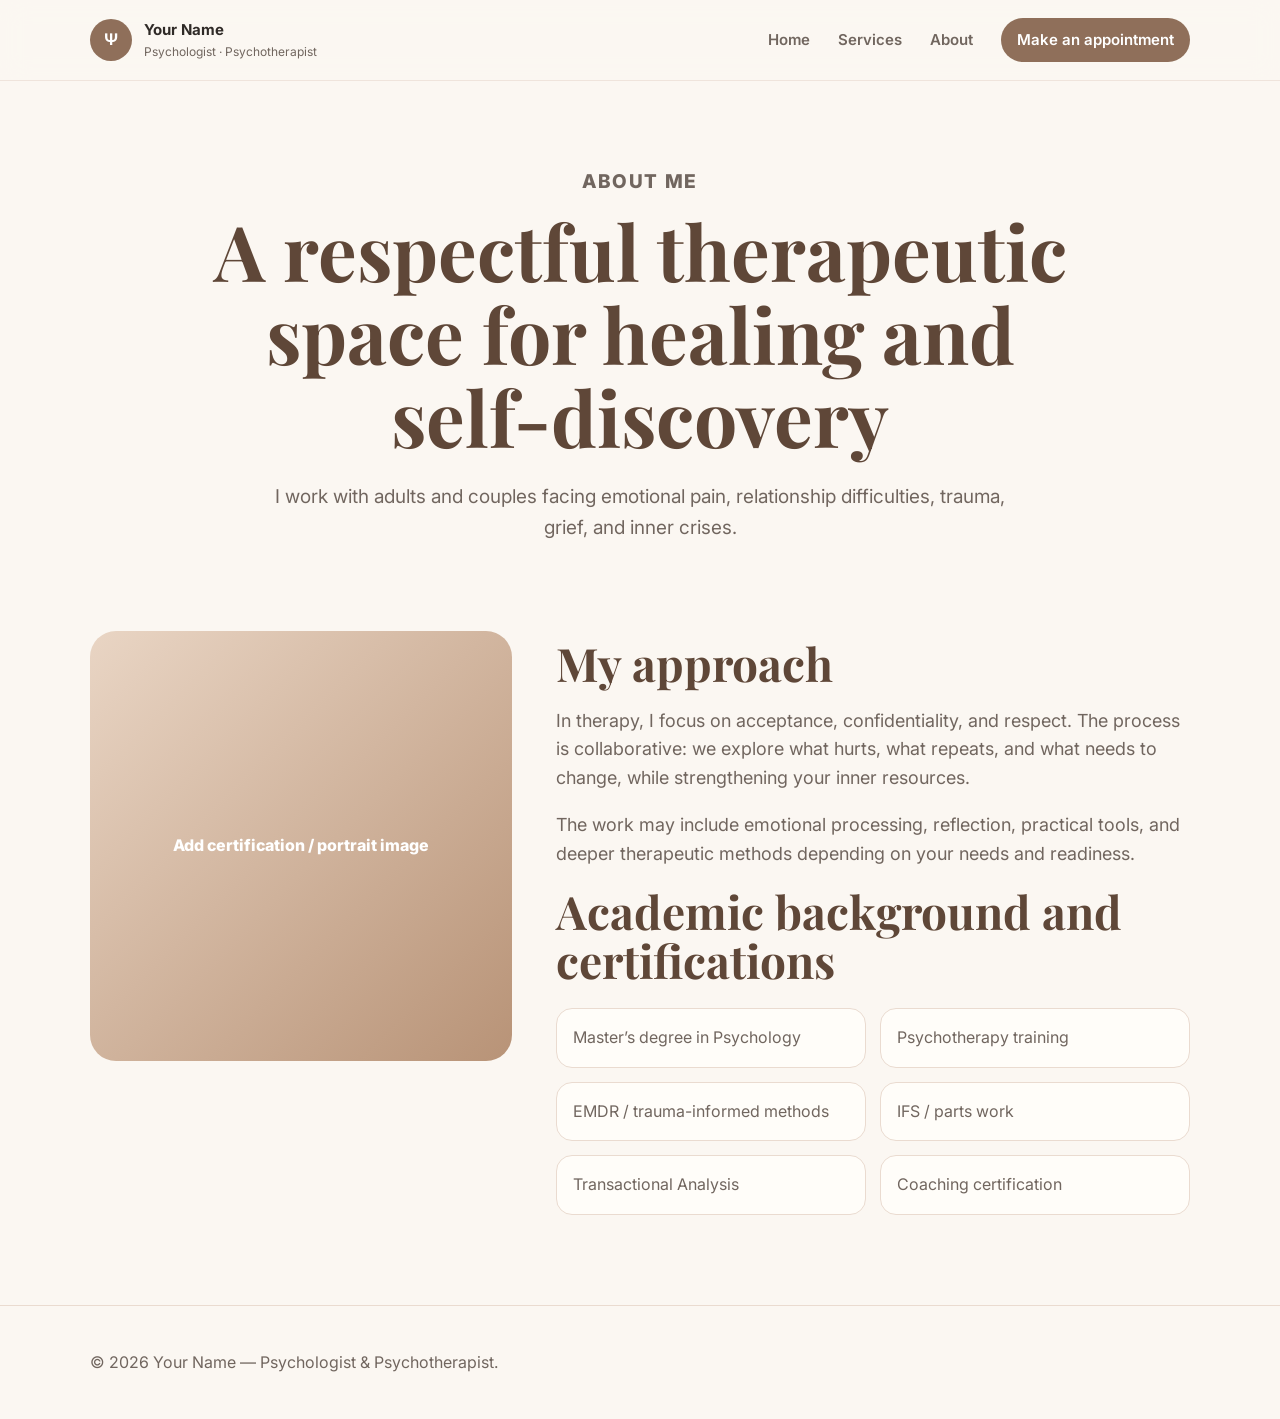
==== about.html @ 7d721c9b "Add about page" ====
<!DOCTYPE html>
<html lang="en">
<head>
  <meta charset="UTF-8" />
  <meta name="viewport" content="width=device-width, initial-scale=1.0" />
  <title>About | Psychologist & Psychotherapist</title>
  <meta name="description" content="About the psychologist, education, certifications, therapeutic approach, and values." />
  <link rel="preconnect" href="https://fonts.googleapis.com">
  <link rel="preconnect" href="https://fonts.gstatic.com" crossorigin>
  <link href="https://fonts.googleapis.com/css2?family=Playfair+Display:wght@500;600;700&family=Inter:wght@400;500;600;700&display=swap" rel="stylesheet">
  <link rel="stylesheet" href="style.css" />
</head>
<body>
  <header class="site-header">
    <a class="brand" href="index.html"><span class="brand-mark">Ψ</span><span><strong>Your Name</strong><small>Psychologist · Psychotherapist</small></span></a>
    <button class="nav-toggle" aria-label="Open menu">☰</button>
    <nav class="nav"><a href="index.html">Home</a><a href="services.html">Services</a><a href="about.html">About</a><a class="nav-cta" href="index.html#contact">Make an appointment</a></nav>
  </header>

  <main>
    <section class="page-hero compact">
      <p class="eyebrow">About me</p>
      <h1>A respectful therapeutic space for healing and self-discovery</h1>
      <p>I work with adults and couples facing emotional pain, relationship difficulties, trauma, grief, and inner crises.</p>
    </section>

    <section class="about-layout">
      <div class="portrait-large">Add certification / portrait image</div>
      <div>
        <h2>My approach</h2>
        <p>In therapy, I focus on acceptance, confidentiality, and respect. The process is collaborative: we explore what hurts, what repeats, and what needs to change, while strengthening your inner resources.</p>
        <p>The work may include emotional processing, reflection, practical tools, and deeper therapeutic methods depending on your needs and readiness.</p>
        <h2>Academic background and certifications</h2>
        <div class="cert-grid">
          <span>Master’s degree in Psychology</span>
          <span>Psychotherapy training</span>
          <span>EMDR / trauma-informed methods</span>
          <span>IFS / parts work</span>
          <span>Transactional Analysis</span>
          <span>Coaching certification</span>
        </div>
      </div>
    </section>
  </main>

  <footer class="footer"><p>© <span id="year"></span> Your Name — Psychologist & Psychotherapist.</p></footer>
  <script src="script.js"></script>
</body>
</html>
---- style.css ----
:root {
  --bg: #fbf7f2;
  --paper: #fffdf9;
  --text: #2f2a27;
  --muted: #71665f;
  --brand: #8f6f5a;
  --brand-dark: #5f4738;
  --accent: #d9bfa8;
  --soft: #f1e6dc;
  --line: #eadbd0;
  --shadow: 0 24px 70px rgba(70, 47, 31, .13);
}
* { box-sizing: border-box; }
body {
  margin: 0;
  font-family: Inter, system-ui, -apple-system, BlinkMacSystemFont, "Segoe UI", sans-serif;
  background: var(--bg);
  color: var(--text);
  line-height: 1.6;
}
a { color: inherit; text-decoration: none; }
.site-header {
  position: sticky;
  top: 0;
  z-index: 20;
  display: flex;
  align-items: center;
  justify-content: space-between;
  padding: 18px 7vw;
  background: rgba(251, 247, 242, .88);
  backdrop-filter: blur(14px);
  border-bottom: 1px solid rgba(234, 219, 208, .65);
}
.brand { display: flex; align-items: center; gap: 12px; }
.brand-mark {
  width: 42px; height: 42px; border-radius: 50%;
  display: grid; place-items: center;
  background: var(--brand); color: white; font-weight: 700;
}
.brand strong { display: block; font-size: 15px; }
.brand small { display: block; color: var(--muted); font-size: 12px; }
.nav { display: flex; align-items: center; gap: 28px; font-size: 15px; }
.nav a { color: var(--muted); font-weight: 600; }
.nav a:hover { color: var(--brand-dark); }
.nav-cta { color: white !important; background: var(--brand); padding: 10px 16px; border-radius: 999px; }
.nav-toggle { display: none; background: none; border: 0; font-size: 26px; }
.hero {
  display: grid; grid-template-columns: 1.15fr .85fr; gap: 56px;
  align-items: center; padding: 92px 7vw 72px;
}
.eyebrow { color: var(--brand); font-weight: 800; letter-spacing: .08em; text-transform: uppercase; font-size: 12px; }
h1, h2, h3 { font-family: "Playfair Display", Georgia, serif; line-height: 1.08; color: var(--brand-dark); }
h1 { font-size: clamp(44px, 6vw, 78px); margin: 12px 0 24px; }
h2 { font-size: clamp(30px, 4vw, 46px); margin: 8px 0 18px; }
h3 { font-size: 24px; margin: 12px 0; }
.lead { font-size: 19px; color: var(--muted); max-width: 680px; }
.hero-actions, .contact-actions { display: flex; gap: 14px; flex-wrap: wrap; margin-top: 30px; }
.button { display: inline-flex; align-items: center; justify-content: center; border-radius: 999px; padding: 13px 22px; font-weight: 800; border: 1px solid transparent; }
.primary { background: var(--brand); color: white; }
.secondary { background: var(--brand-dark); color: white; }
.ghost { border-color: var(--line); background: rgba(255,255,255,.45); color: var(--brand-dark); }
.language-note { margin-top: 24px; color: var(--muted); }
.hero-card { background: var(--paper); padding: 20px; border-radius: 34px; box-shadow: var(--shadow); }
.photo-placeholder, .portrait-large {
  min-height: 430px; border-radius: 26px;
  background: linear-gradient(135deg, #e9d5c4, #b89377);
  color: white; display: grid; place-items: center; text-align: center; padding: 22px; font-weight: 800;
}
.card-note { display: grid; gap: 4px; margin-top: 18px; color: var(--muted); }
.card-note strong { color: var(--brand-dark); }
.section-grid { display: grid; grid-template-columns: .85fr 1.15fr; gap: 56px; padding: 82px 7vw; }
.section-grid p { font-size: 18px; color: var(--muted); }
.text-link { color: var(--brand); font-weight: 800; }
.services-preview { padding: 82px 7vw; background: var(--paper); }
.center { text-align: center; }
.cards { display: grid; gap: 22px; margin-top: 38px; }
.four { grid-template-columns: repeat(4, 1fr); }
.service-card { background: var(--bg); border: 1px solid var(--line); padding: 28px; border-radius: 28px; min-height: 240px; }
.service-card p, .muted { color: var(--muted); }
.icon { font-size: 30px; }
.spacing-top { margin-top: 32px; }
.soft { background: var(--soft); }
.price-list { background: var(--paper); border-radius: 28px; padding: 28px; box-shadow: var(--shadow); }
.price-item { display: flex; justify-content: space-between; gap: 20px; padding: 18px 0; border-bottom: 1px solid var(--line); font-size: 18px; }
.price-item strong { color: var(--brand-dark); }
.contact { display: grid; grid-template-columns: 1fr .8fr; gap: 28px; padding: 82px 7vw; }
.contact-card, .contact-details { background: var(--paper); border: 1px solid var(--line); border-radius: 30px; padding: 34px; }
.contact-details p { color: var(--muted); }
.footer { padding: 28px 7vw; color: var(--muted); border-top: 1px solid var(--line); }
.page-hero { padding: 86px 7vw 48px; text-align: center; }
.page-hero.compact h1 { max-width: 920px; margin-left: auto; margin-right: auto; }
.page-hero p { max-width: 760px; margin: 0 auto; color: var(--muted); font-size: 19px; }
.service-list { padding: 30px 7vw 90px; display: grid; gap: 24px; }
.service-list article { background: var(--paper); padding: 34px; border: 1px solid var(--line); border-radius: 30px; }
.service-list li { margin: 10px 0; color: var(--muted); }
.about-layout { padding: 40px 7vw 90px; display: grid; grid-template-columns: .8fr 1.2fr; gap: 44px; align-items: start; }
.about-layout p { color: var(--muted); font-size: 18px; }
.cert-grid { display: grid; grid-template-columns: repeat(2, 1fr); gap: 14px; margin-top: 22px; }
.cert-grid span { background: var(--paper); border: 1px solid var(--line); border-radius: 16px; padding: 16px; color: var(--muted); }
@media (max-width: 900px) {
  .nav-toggle { display: block; }
  .nav { display: none; position: absolute; top: 79px; left: 0; right: 0; background: var(--paper); flex-direction: column; padding: 22px; border-bottom: 1px solid var(--line); }
  .nav.open { display: flex; }
  .hero, .section-grid, .contact, .about-layout { grid-template-columns: 1fr; }
  .four, .cert-grid { grid-template-columns: 1fr; }
  h1 { font-size: 42px; }
  .price-item { flex-direction: column; }
}
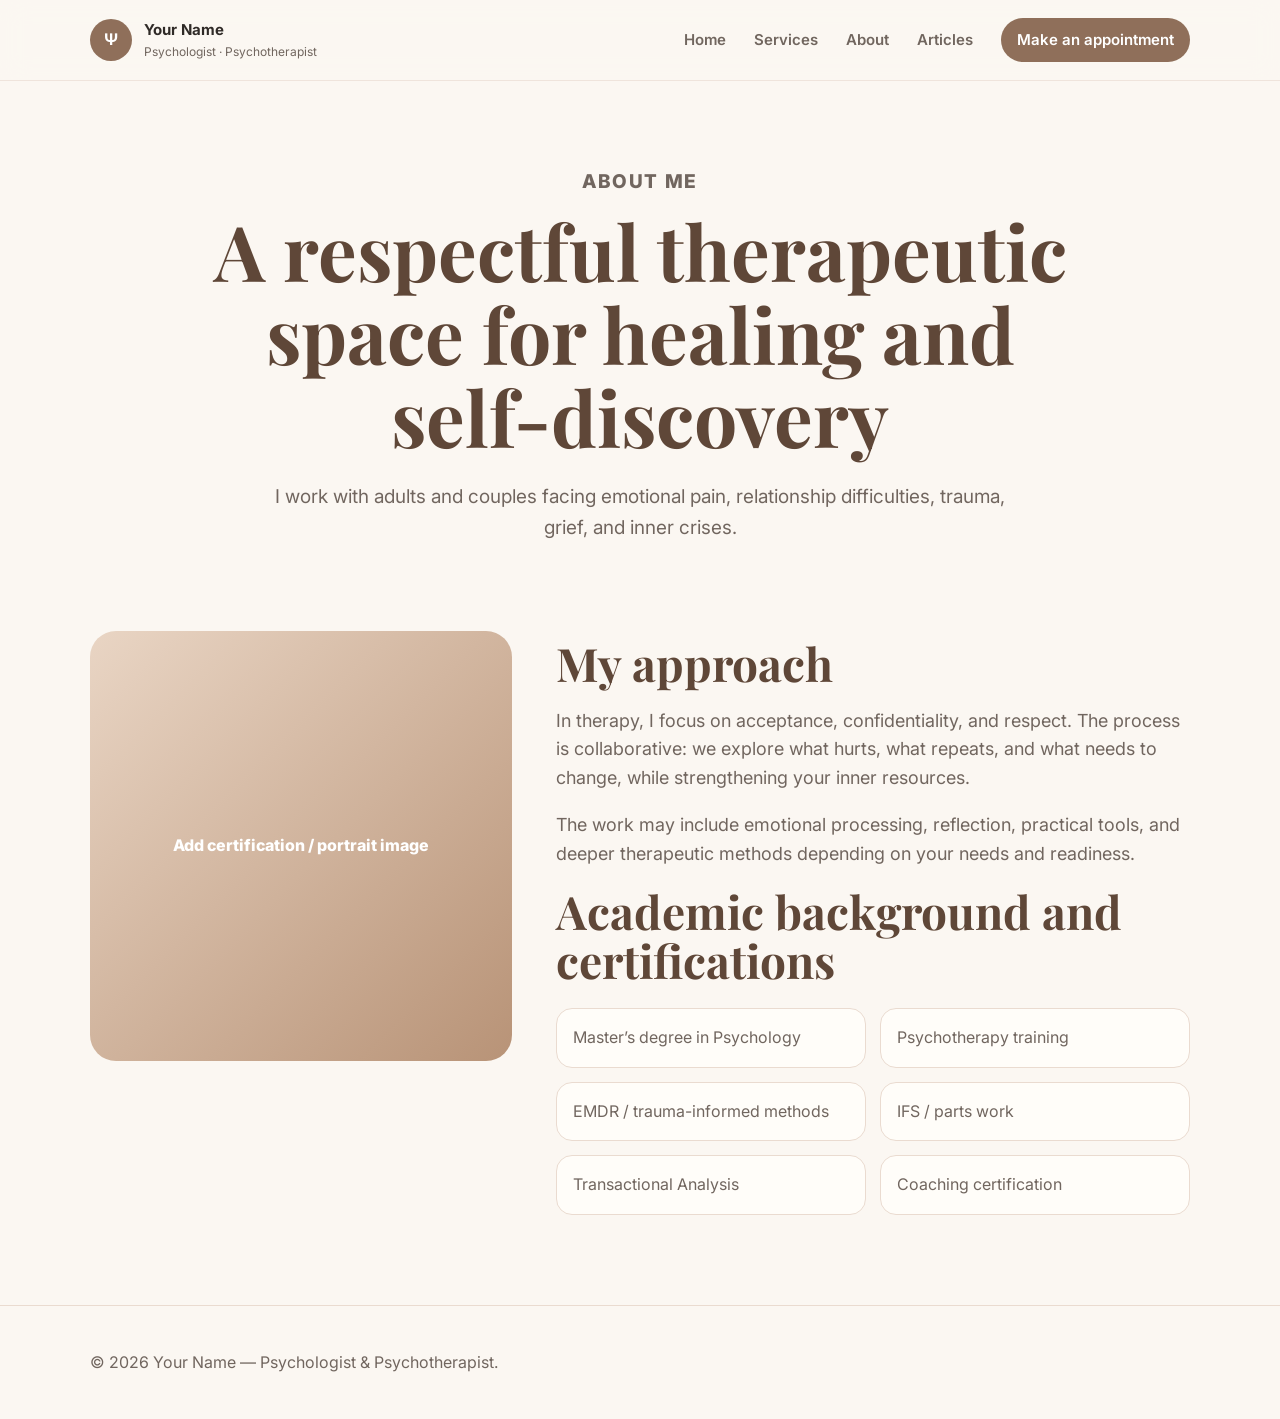
==== commit c3ea7a30: "Add articles link to about page" ====
--- a/about.html
+++ b/about.html
@@ -14,7 +14,7 @@
   <header class="site-header">
     <a class="brand" href="index.html"><span class="brand-mark">Ψ</span><span><strong>Your Name</strong><small>Psychologist · Psychotherapist</small></span></a>
     <button class="nav-toggle" aria-label="Open menu">☰</button>
-    <nav class="nav"><a href="index.html">Home</a><a href="services.html">Services</a><a href="about.html">About</a><a class="nav-cta" href="index.html#contact">Make an appointment</a></nav>
+    <nav class="nav"><a href="index.html">Home</a><a href="services.html">Services</a><a href="about.html">About</a><a href="articles.html">Articles</a><a class="nav-cta" href="index.html#contact">Make an appointment</a></nav>
   </header>
 
   <main>
